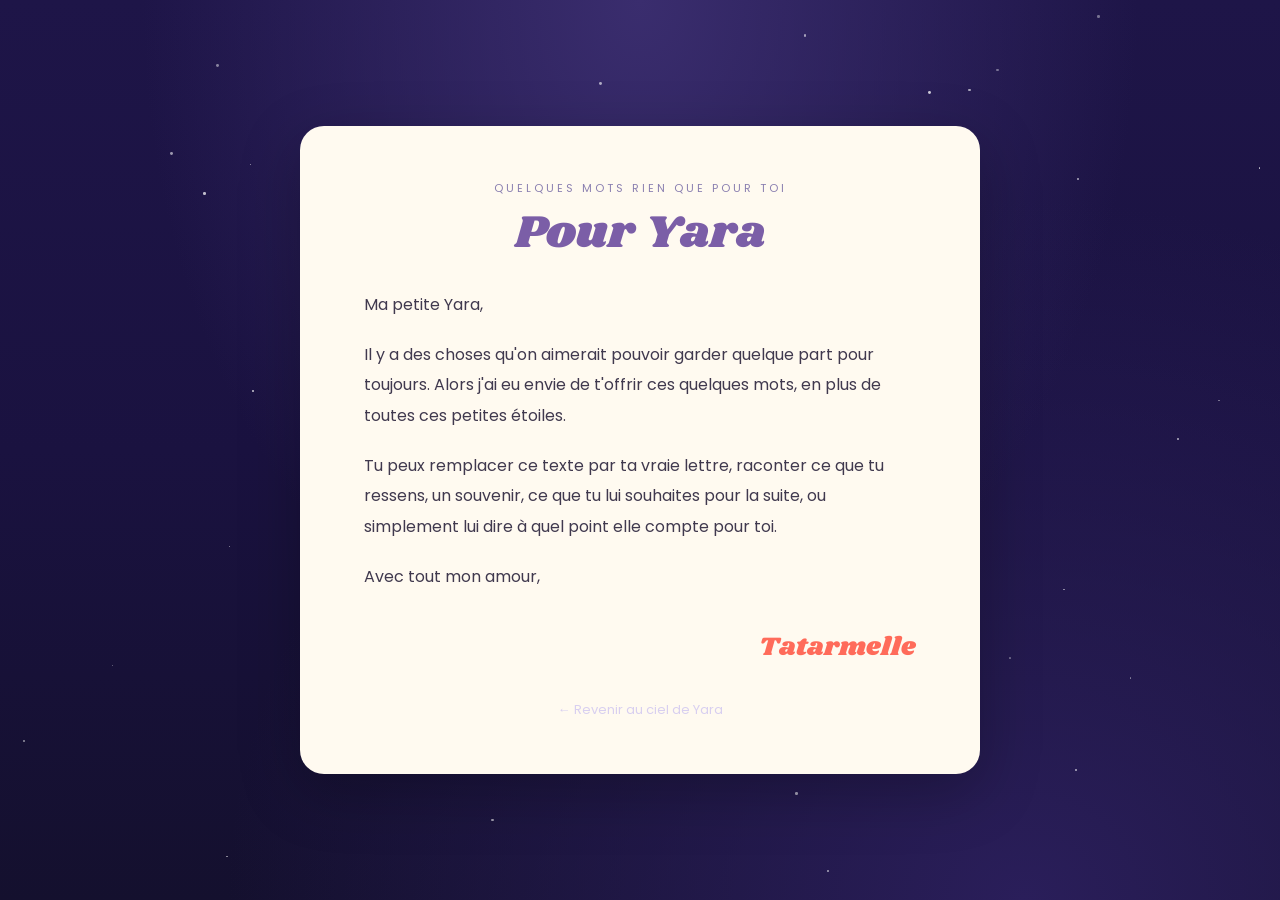
==== lettre.html @ d15814ee "changement lol merci chatgpt" ====
<!DOCTYPE html>
<html lang="fr">
<head>
<meta charset="utf-8">
<meta name="viewport" content="width=device-width, initial-scale=1">
<meta name="theme-color" content="#1a1240">
<title>Une lettre pour Yara</title>
<link rel="preconnect" href="https://fonts.googleapis.com">
<link rel="preconnect" href="https://fonts.gstatic.com" crossorigin>
<link href="https://fonts.googleapis.com/css2?family=Poppins:ital,wght@0,400;0,500;0,600;0,700;1,400&family=Shrikhand&display=swap" rel="stylesheet">
<link rel="stylesheet" href="style.css">
<style>
.letter-page{min-height:100vh;display:flex;align-items:center;justify-content:center;padding:70px 24px;position:relative;z-index:2}
.letter-card{width:min(680px,100%);background:#fffaf0;color:var(--ink);border-radius:24px;padding:38px 28px;box-shadow:0 18px 60px rgba(0,0,0,.25);position:relative}
.letter-kicker{font-size:11px;letter-spacing:3px;text-transform:uppercase;color:#8a7fb0;text-align:center;margin-bottom:12px}
.letter-title{font-family:'Shrikhand';font-weight:400;text-align:center;color:#7b5ea7;font-size:38px;line-height:1.1;margin-bottom:30px}
.letter-body{font-size:16px;line-height:1.9;color:#40394e}
.letter-body p{margin-bottom:20px}
.letter-sign{font-family:'Shrikhand';font-size:26px;color:#ff6b5a;text-align:right;margin-top:30px}
.back-link{display:block;text-align:center;margin-top:28px;color:#d8cff0;text-decoration:none;font-size:13px}
.back-link:hover,.back-link:focus-visible{color:#ffe58f}
@media(min-width:700px){.letter-card{padding:54px 64px}.letter-title{font-size:46px}}
</style>
</head>
<body>
<div id="stars"></div>
<main class="letter-page">
  <article class="letter-card">
    <div class="letter-kicker">Quelques mots rien que pour toi</div>
    <h1 class="letter-title">Pour Yara</h1>
    <div class="letter-body">
      <!-- Écris ta lettre ici -->
      <p>Ma petite Yara,</p>

      <p>Il y a des choses qu'on aimerait pouvoir garder quelque part pour toujours. Alors j'ai eu envie de t'offrir ces quelques mots, en plus de toutes ces petites étoiles.</p>

      <p>Tu peux remplacer ce texte par ta vraie lettre, raconter ce que tu ressens, un souvenir, ce que tu lui souhaites pour la suite, ou simplement lui dire à quel point elle compte pour toi.</p>

      <p>Avec tout mon amour,</p>
      <div class="letter-sign">Tatarmelle</div>
    </div>
    <a href="index.html" class="back-link">← Revenir au ciel de Yara</a>
  </article>
</main>
<script src="script.js" defer></script>
</body>
</html>
---- style.css ----
*{margin:0;padding:0;box-sizing:border-box;-webkit-tap-highlight-color:transparent}
html{scroll-behavior:smooth}
body{
  font-family:'Poppins',sans-serif;
  background:#1a1240;
  color:#fff;
  overflow-x:hidden;
  position:relative;
}
:root{
  --sun:#FFD23F; --moon:#B79AD6; --turq:#5FD3C4; --coral:#FFA372;
  --pink:#FF9FC4; --red:#FF6B5A; --lime:#C6E86B; --sky:#8FD4E8; --ram:#FFB38A;
  --ink:#2E2A3A;
}

/* fond étoilé fixe */
#stars{position:fixed;inset:0;z-index:0;pointer-events:none;
  background:
    radial-gradient(ellipse at 50% 0%, #3a2d6e 0%, rgba(26,18,64,0) 55%),
    radial-gradient(ellipse at 80% 100%, #2a1e5a 0%, rgba(26,18,64,0) 55%),
    linear-gradient(180deg,#1e1548 0%,#1a1240 50%,#14102e 100%);
}
.starflake{position:fixed;border-radius:50%;background:#fff;z-index:0;pointer-events:none;
  animation:twinkle 3s ease-in-out infinite}
@keyframes twinkle{0%,100%{opacity:.25}50%{opacity:.9}}

/* barre de progression */
#progress{position:fixed;top:0;left:0;height:3px;width:0;z-index:100;
  background:linear-gradient(90deg,var(--sun),var(--pink),var(--turq));
  transition:width .1s linear;box-shadow:0 0 8px rgba(255,210,63,.6)}

section{position:relative;z-index:2;padding:70px 26px;max-width:520px;margin:0 auto}

/* HERO */
.hero{min-height:100vh;display:flex;flex-direction:column;align-items:center;justify-content:center;text-align:center}
.hero-moon{width:190px;height:190px;margin-bottom:6px}
.hero-moon svg{width:100%;height:100%;filter:drop-shadow(0 0 22px rgba(233,199,126,.35))}
.hero-eyebrow{font-family:'Poppins';font-weight:600;letter-spacing:3px;text-transform:uppercase;font-size:14px;color:#c9c0e8;margin-bottom:2px}
.hero-name{font-family:'Shrikhand';font-weight:400;font-size:70px;line-height:1.05;
  color:#FFCF8F;
  background:linear-gradient(135deg,#FFE58F,#FFB38A,#FF9FC4);-webkit-background-clip:text;background-clip:text;-webkit-text-fill-color:transparent;
  filter:drop-shadow(0 4px 14px rgba(255,180,140,.35))}
.hero-sub{font-size:17px;color:#e7e0ff;margin-top:12px;font-style:italic}
.hero-date{margin-top:24px;font-size:11px;color:#d8cff0;letter-spacing:3px;text-transform:uppercase;font-weight:400;font-family:'Poppins';
  padding-top:14px;border-top:1px solid rgba(255,255,255,.14)}
.scroll-hint{position:absolute;bottom:34px;left:0;right:0;text-align:center;color:#c9c0e8;font-size:12px;letter-spacing:1px}
.scroll-hint .chevron{font-size:22px;margin-top:2px;animation:bob 1.6s ease-in-out infinite}
@keyframes bob{0%,100%{transform:translateY(0)}50%{transform:translateY(8px)}}

.float{animation:float 5s ease-in-out infinite}
@keyframes float{0%,100%{transform:translateY(0)}50%{transform:translateY(-12px)}}

/* AVANT-PROPOS */
.intro-text{text-align:center}
.intro-text .lead{font-size:20px;line-height:1.6;color:#fff;font-weight:600;margin-bottom:16px}
.intro-text p{font-size:16px;line-height:1.7;color:#d8d0f0}
.quote-soft{font-family:'Poppins';font-style:italic;font-size:18px;line-height:1.5;color:#FFE58F;margin-top:30px}
.quote-soft.small{font-size:15px;color:#e7e0ff;margin-top:24px}

/* sections titres */
.section-label{display:inline-block;font-family:'Poppins';font-weight:500;font-size:11px;letter-spacing:3px;text-transform:uppercase;
  color:#E9C77E;padding-bottom:8px;position:relative;margin-bottom:16px}
.section-label::after{content:"";position:absolute;left:50%;bottom:0;transform:translateX(-50%);width:26px;height:1px;background:rgba(233,199,126,.55)}
.section-title{font-family:'Shrikhand';font-weight:400;font-size:26px;line-height:1.18;margin-bottom:14px;color:#fff}

/* TRIO */
.trio{text-align:center}
.trio-intro{color:#d8d0f0;font-size:16px;margin-bottom:26px}
.trio-grid{display:flex;justify-content:center;gap:12px}
.trio-card{flex:1;background:rgba(255,255,255,.035);border:1px solid rgba(255,255,255,.09);border-radius:12px;padding:18px 8px;backdrop-filter:blur(6px)}
.tc-logo{width:66px;height:66px;margin:0 auto 8px}
.tc-logo svg{width:100%;height:100%}
.tc-who{font-family:'Poppins';font-weight:700;font-size:11px;letter-spacing:1px;text-transform:uppercase;color:#c9c0e8}
.tc-sign{font-family:'Shrikhand';font-weight:400;font-size:17px;color:#fff;margin-top:2px}
.trio-foot{font-family:'Poppins';font-style:italic;font-size:16px;color:#FFE58F;margin-top:26px;line-height:1.4}

/* ASTRE sections */
.astre{min-height:78vh;display:flex;align-items:center}
.astre-inner{width:100%;background:rgba(255,255,255,.035);border:1px solid rgba(255,255,255,.09);
  border-radius:14px;padding:38px 28px;backdrop-filter:blur(6px);position:relative;overflow:hidden}
.astre-inner::before{content:"";position:absolute;top:-40%;left:-20%;width:140%;height:80%;
  border-radius:50%;opacity:.22;filter:blur(30px);z-index:0}
.theme-sun .astre-inner::before{background:var(--sun)}
.theme-ram .astre-inner::before{background:var(--ram)}
.theme-moon .astre-inner::before{background:var(--moon)}
.theme-coral .astre-inner::before{background:var(--coral)}
.theme-pink .astre-inner::before{background:var(--pink)}
.theme-red .astre-inner::before{background:var(--red)}
.theme-sky .astre-inner::before{background:var(--sky)}
.theme-lilac .astre-inner::before{background:var(--moon)}
.astre-inner>*{position:relative;z-index:1}
.astre-logo{width:120px;height:120px;margin:0 auto 6px;animation:float 6s ease-in-out infinite}
.astre-logo svg{width:100%;height:100%;filter:drop-shadow(0 8px 22px rgba(0,0,0,.25))}
.astre-tag{text-align:center;font-family:'Poppins';font-weight:700;font-size:12px;letter-spacing:1.5px;text-transform:uppercase;color:#c9c0e8}
.astre-sign{text-align:center;font-family:'Shrikhand';font-weight:400;font-size:29px;color:#fff;line-height:1.1;margin-top:2px}
.astre-house{text-align:center;font-size:13px;color:#b9b0d8;margin-top:3px;margin-bottom:18px}
.astre-conte{font-family:'Poppins';font-weight:500;font-size:19px;line-height:1.45;text-align:center;color:#fff;margin-bottom:20px}
.astre-conte b{font-weight:600}
.theme-sun .astre-conte b{color:#FFE066}
.theme-ram .astre-conte b{color:#FFC29A}
.theme-moon .astre-conte b,.theme-lilac .astre-conte b{color:#D6BEEE}
.theme-coral .astre-conte b{color:#FFC29A}
.theme-pink .astre-conte b{color:#FFB8D4}
.theme-red .astre-conte b{color:#FF9585}
.theme-sky .astre-conte b{color:#AEE3F2}
.astre-detail{display:flex;gap:11px;padding:16px 4px 2px;margin-top:4px;border-top:1px solid rgba(255,255,255,.12)}
.detail-dot{color:#E9C77E;font-size:13px;line-height:1.5;opacity:.8}
.astre-detail p{font-size:14px;line-height:1.55;color:#d8d0f0}

/* MAISONS */
.houses{text-align:center}
.houses-intro{color:#c9c0e8;font-size:14.5px;line-height:1.65;margin-bottom:26px}
.houses-intro b{color:#E9C77E;font-weight:400;font-style:italic}
.hgrid{display:grid;grid-template-columns:1fr 1fr;gap:14px;perspective:1200px}
.hcell{height:150px;cursor:pointer}
.hcard{position:relative;width:100%;height:100%;transition:transform .7s cubic-bezier(.3,.8,.3,1.05);transform-style:preserve-3d}
.hcell.flipped .hcard{transform:rotateY(180deg)}
.hface{position:absolute;inset:0;backface-visibility:hidden;-webkit-backface-visibility:hidden;
  border-radius:6px;padding:18px 12px;border:1px solid rgba(255,255,255,.10);
  background:rgba(255,255,255,.025);display:flex;flex-direction:column;align-items:center;justify-content:center;text-align:center;overflow:hidden}
.hcell.filled .hfront{border-top:1px solid rgba(233,199,126,.55)}
.hback{transform:rotateY(180deg);background:rgba(255,255,255,.03)}
.hcell.filled .hback{border-top:1px solid rgba(233,199,126,.4)}
.hn{font-family:'Shrikhand';font-weight:400;font-size:22px;color:#F3ECFF;line-height:1;letter-spacing:0;text-transform:none;margin-bottom:7px}
.hcell.filled .hfront .hn{color:#F6E4C0}
.hs{font-family:'Poppins';font-weight:400;font-size:11px;letter-spacing:2.5px;text-transform:uppercase;color:#b3a9d6;line-height:1.1;margin-bottom:9px}
.hcell.filled .hfront .hs{color:#E9C77E}
.hb{font-family:'Poppins';font-weight:400;font-style:italic;font-size:11px;color:#c4bce0;line-height:1.35;margin-bottom:11px;padding:0 4px}
.hplanets{display:flex;flex-wrap:wrap;gap:4px 12px;justify-content:center;padding-top:9px;border-top:1px solid rgba(255,255,255,.10);min-width:56%}
.pbadge{font-size:10.5px;font-weight:400;letter-spacing:.5px;color:#E9C77E;background:none;border:none;border-radius:0;padding:0;white-space:nowrap;font-family:'Poppins'}
.hflip{position:absolute;top:11px;right:12px;font-size:11px;color:rgba(255,255,255,.22)}
.hback .hn{font-size:16px;margin-bottom:9px;color:#F6E4C0}
.hdesc{font-family:'Poppins';font-size:11px;line-height:1.5;color:#e7e2f6;padding:0 2px}
.hcell:active .hcard{transform:scale(.98)}
.hcell.flipped:active .hcard{transform:rotateY(180deg) scale(.98)}

/* CHEMIN DE VIE */
.life{text-align:center}
.big-number{font-family:'Shrikhand';font-weight:400;font-size:120px;line-height:1;
  color:#FF8574;
  background:linear-gradient(135deg,#FF6B5A,#FF9FC4);-webkit-background-clip:text;background-clip:text;-webkit-text-fill-color:transparent;
  margin:6px 0 14px;filter:drop-shadow(0 6px 20px rgba(255,107,90,.35))}
.life-text{font-size:16px;line-height:1.7;color:#e7e0ff;max-width:400px;margin:0 auto}

/* ROUE */
.wheel-sec{text-align:center}
.wheel-box{width:100%;max-width:360px;margin:8px auto 4px}
.wheel-box svg{width:100%;height:auto;filter:drop-shadow(0 10px 30px rgba(0,0,0,.3));background:#FFFBF3;border-radius:50%}

/* FINALE */
.finale{text-align:center;min-height:80vh;display:flex;flex-direction:column;align-items:center;justify-content:center}
.finale-heart{font-size:54px;color:var(--red);filter:drop-shadow(0 4px 14px rgba(255,107,90,.5))}
.beat{animation:beat 1.4s ease-in-out infinite}
@keyframes beat{0%,100%{transform:scale(1)}25%{transform:scale(1.18)}40%{transform:scale(1)}}
.finale-title{font-family:'Shrikhand';font-weight:400;font-size:32px;margin:14px 0 18px;color:#fff}
.finale-quote{font-family:'Poppins';font-style:italic;font-weight:500;font-size:19px;line-height:1.5;color:#FFE58F}
.finale-date{margin-top:30px;font-size:12px;color:#b9b0d8;letter-spacing:1px}

/* ---- ANIMATIONS AU SCROLL ---- */
.reveal{opacity:0;transform:translateY(40px);transition:opacity .8s cubic-bezier(.2,.7,.2,1),transform .8s cubic-bezier(.2,.7,.2,1)}
.reveal.in{opacity:1;transform:none}
.astre[data-side="left"] .astre-inner{transform:translateX(-30px)}
.astre[data-side="right"] .astre-inner{transform:translateX(30px)}
.astre.in .astre-inner{transform:none;transition:transform .9s cubic-bezier(.2,.7,.2,1)}
.spin-in svg{transform:rotate(-12deg) scale(.9);opacity:0;transition:transform 1.1s cubic-bezier(.2,.7,.2,1),opacity 1s}
.reveal.in .spin-in svg,.wheel-sec.in .spin-in svg{transform:none;opacity:1}
.pop{transform:scale(.4);opacity:0;transition:transform .7s cubic-bezier(.3,1.4,.5,1),opacity .5s}
.reveal.in .pop,.life.in .pop{transform:none;opacity:1}


/* ACCESSIBILITÉ */
.hcell[tabindex="0"]{cursor:pointer}
.hcell[tabindex="0"]:focus-visible{outline:2px solid var(--sun);outline-offset:4px;border-radius:14px}

/* PIED DE PAGE */
.site-footer{position:relative;z-index:2;text-align:center;padding:28px 24px 42px}
.letter-link{display:inline-block;color:#d8cff0;text-decoration:none;font-size:12px;letter-spacing:1px;transition:color .25s ease,transform .25s ease}
.letter-link:hover,.letter-link:focus-visible{color:#FFE58F;transform:translateY(-2px)}
.letter-link:focus-visible{outline:2px solid var(--sun);outline-offset:5px;border-radius:4px}

/* TABLETTE / DESKTOP */
@media (min-width:768px){
  section{max-width:680px;padding-left:32px;padding-right:32px}
  .hero-name{font-size:90px}
  .hgrid{grid-template-columns:repeat(3,1fr)}
  .trio-grid{gap:18px}
}

@media (min-width:1100px){
  section{max-width:760px}
}

/* MOINS DE MOUVEMENTS */
@media (prefers-reduced-motion: reduce){
  html{scroll-behavior:auto}
  *,*::before,*::after{
    animation-duration:.01ms !important;
    animation-iteration-count:1 !important;
    transition-duration:.01ms !important;
    scroll-behavior:auto !important;
  }
}
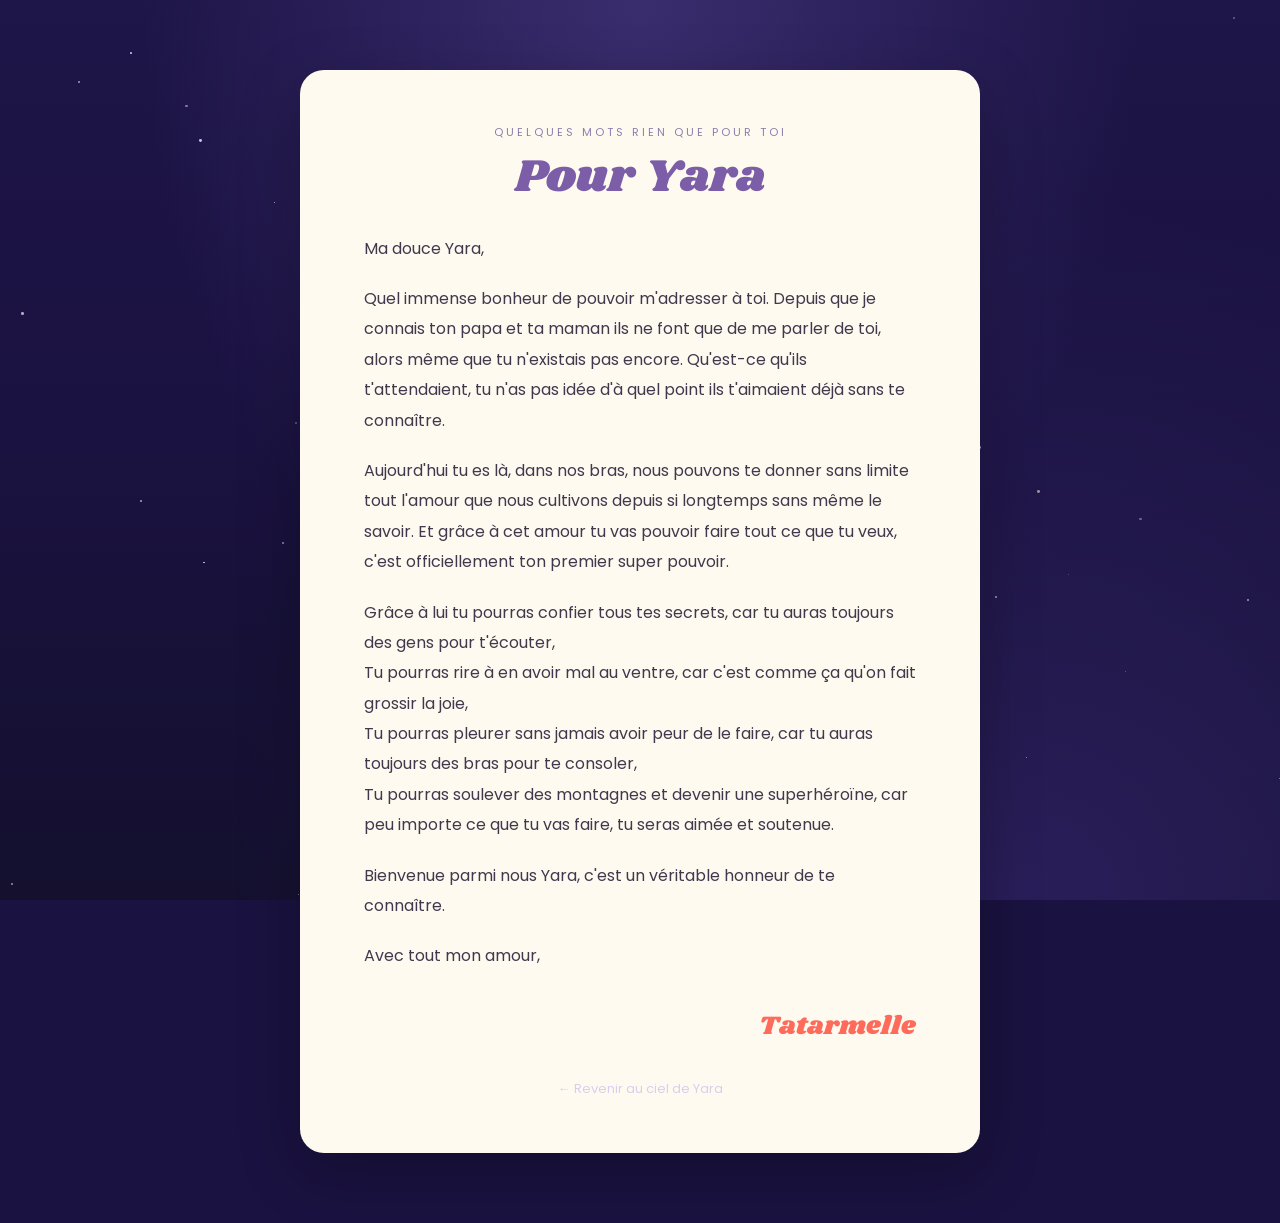
==== commit baeec36b: "version 1" ====
--- a/lettre.html
+++ b/lettre.html
@@ -29,12 +29,18 @@
     <div class="letter-kicker">Quelques mots rien que pour toi</div>
     <h1 class="letter-title">Pour Yara</h1>
     <div class="letter-body">
-      <!-- Écris ta lettre ici -->
-      <p>Ma petite Yara,</p>
+      <p>Ma douce Yara,</p>
 
-      <p>Il y a des choses qu'on aimerait pouvoir garder quelque part pour toujours. Alors j'ai eu envie de t'offrir ces quelques mots, en plus de toutes ces petites étoiles.</p>
+      <p>Quel immense bonheur de pouvoir m'adresser à toi. Depuis que je connais ton papa et ta maman ils ne font que de me parler de toi, alors même que tu n'existais pas encore. Qu'est-ce qu'ils t'attendaient, tu n'as pas idée d'à quel point ils t'aimaient déjà sans te connaître.</p>
 
-      <p>Tu peux remplacer ce texte par ta vraie lettre, raconter ce que tu ressens, un souvenir, ce que tu lui souhaites pour la suite, ou simplement lui dire à quel point elle compte pour toi.</p>
+      <p>Aujourd'hui tu es là, dans nos bras, nous pouvons te donner sans limite tout l'amour que nous cultivons depuis si longtemps sans même le savoir. Et grâce à cet amour tu vas pouvoir faire tout ce que tu veux, c'est officiellement ton premier super pouvoir.</p>
+
+      <p>Grâce à lui tu pourras confier tous tes secrets, car tu auras toujours des gens pour t'écouter,<br>
+      Tu pourras rire à en avoir mal au ventre, car c'est comme ça qu'on fait grossir la joie,<br>
+      Tu pourras pleurer sans jamais avoir peur de le faire, car tu auras toujours des bras pour te consoler,<br>
+      Tu pourras soulever des montagnes et devenir une superhéroïne, car peu importe ce que tu vas faire, tu seras aimée et soutenue.</p>
+
+      <p>Bienvenue parmi nous Yara, c'est un véritable honneur de te connaître.</p>
 
       <p>Avec tout mon amour,</p>
       <div class="letter-sign">Tatarmelle</div>
@@ -44,4 +50,4 @@
 </main>
 <script src="script.js" defer></script>
 </body>
-</html>
+</html>
--- a/style.css
+++ b/style.css
@@ -144,8 +144,110 @@
 
 /* ROUE */
 .wheel-sec{text-align:center}
-.wheel-box{width:100%;max-width:360px;margin:8px auto 4px}
+.wheel-hint{font-size:13px;color:#b9b0d8;margin-bottom:14px}
+.wheel-hint i{color:#E9C77E}
+.wheel-wrap{position:relative;width:100%;max-width:360px;margin:0 auto}
+.wheel-box{width:100%;margin:0 auto}
 .wheel-box svg{width:100%;height:auto;filter:drop-shadow(0 10px 30px rgba(0,0,0,.3));background:#FFFBF3;border-radius:50%}
+
+/* zones cliquables invisibles au-dessus des planètes */
+.wspots{position:absolute;inset:0;pointer-events:none}
+.wspot{
+  position:absolute;
+  width:12%;
+  height:12%;
+  transform:translate(-50%,-50%);
+  border:none;
+  background:transparent;
+  border-radius:50%;
+  cursor:pointer;
+  pointer-events:auto;
+  padding:0;
+}
+.wspot::before{
+  content:"";
+  position:absolute;
+  inset:18%;
+  border-radius:50%;
+  border:1.5px solid rgba(233,199,126,.6);
+  opacity:0;
+  animation:wpulse 2.6s ease-in-out infinite;
+}
+.wspot::after{
+  content:"";
+  position:absolute;
+  inset:30%;
+  border-radius:50%;
+  background:rgba(233,199,126,.18);
+}
+@keyframes wpulse{
+  0%,100%{opacity:.15;transform:scale(.9)}
+  50%{opacity:.7;transform:scale(1.15)}
+}
+.wspot:hover::before,
+.wspot:focus-visible::before{opacity:.9}
+.wspot:hover::after,
+.wspot:focus-visible::after{
+  background:rgba(233,199,126,.4);
+  box-shadow:0 0 14px rgba(233,199,126,.7);
+}
+.wspot.active::after{
+  background:rgba(233,199,126,.5);
+  box-shadow:0 0 14px rgba(233,199,126,.8);
+}
+.wspot.active::before{
+  opacity:.9;
+  border-color:rgba(233,199,126,.95);
+}
+
+/* panneau d'information */
+.wpanel{
+  position:relative;
+  min-height:118px;
+  margin:18px auto 4px;
+  max-width:340px;
+  border-top:1px solid rgba(255,255,255,.12);
+  padding-top:16px;
+}
+.wpanel-empty{
+  color:#9088b8;
+  font-size:13px;
+  font-style:italic;
+  letter-spacing:1px;
+  padding:14px 0;
+}
+.wpanel.open .wpanel-empty{display:none}
+.wcard{
+  display:none;
+  text-align:center;
+  animation:wfade .5s ease;
+}
+.wcard.show{display:block}
+@keyframes wfade{
+  from{opacity:0;transform:translateY(8px)}
+  to{opacity:1;transform:none}
+}
+.wc-glyph{
+  font-family:'DejaVu Sans',serif;
+  font-size:30px;
+  color:#E9C77E;
+  line-height:1;
+  margin-bottom:6px;
+}
+.wc-title{
+  font-family:'Shrikhand';
+  font-size:19px;
+  color:#F3ECFF;
+  margin-bottom:7px;
+}
+.wc-desc{
+  font-family:'Poppins';
+  font-size:13px;
+  line-height:1.55;
+  color:#d8d0f0;
+  max-width:300px;
+  margin:0 auto;
+}
 
 /* FINALE */
 .finale{text-align:center;min-height:80vh;display:flex;flex-direction:column;align-items:center;justify-content:center}
@@ -177,6 +279,8 @@
 .letter-link{display:inline-block;color:#d8cff0;text-decoration:none;font-size:12px;letter-spacing:1px;transition:color .25s ease,transform .25s ease}
 .letter-link:hover,.letter-link:focus-visible{color:#FFE58F;transform:translateY(-2px)}
 .letter-link:focus-visible{outline:2px solid var(--sun);outline-offset:5px;border-radius:4px}
+.tatarmelle{font-family:'Shrikhand';color:#FFE58F;text-decoration:underline;text-underline-offset:1px; font-size: 22px;}
+.letter-link:hover .tatarmelle,.letter-link:focus-visible .tatarmelle{color:#fff}
 
 /* TABLETTE / DESKTOP */
 @media (min-width:768px){
@@ -199,4 +303,4 @@
     transition-duration:.01ms !important;
     scroll-behavior:auto !important;
   }
-}
+}
